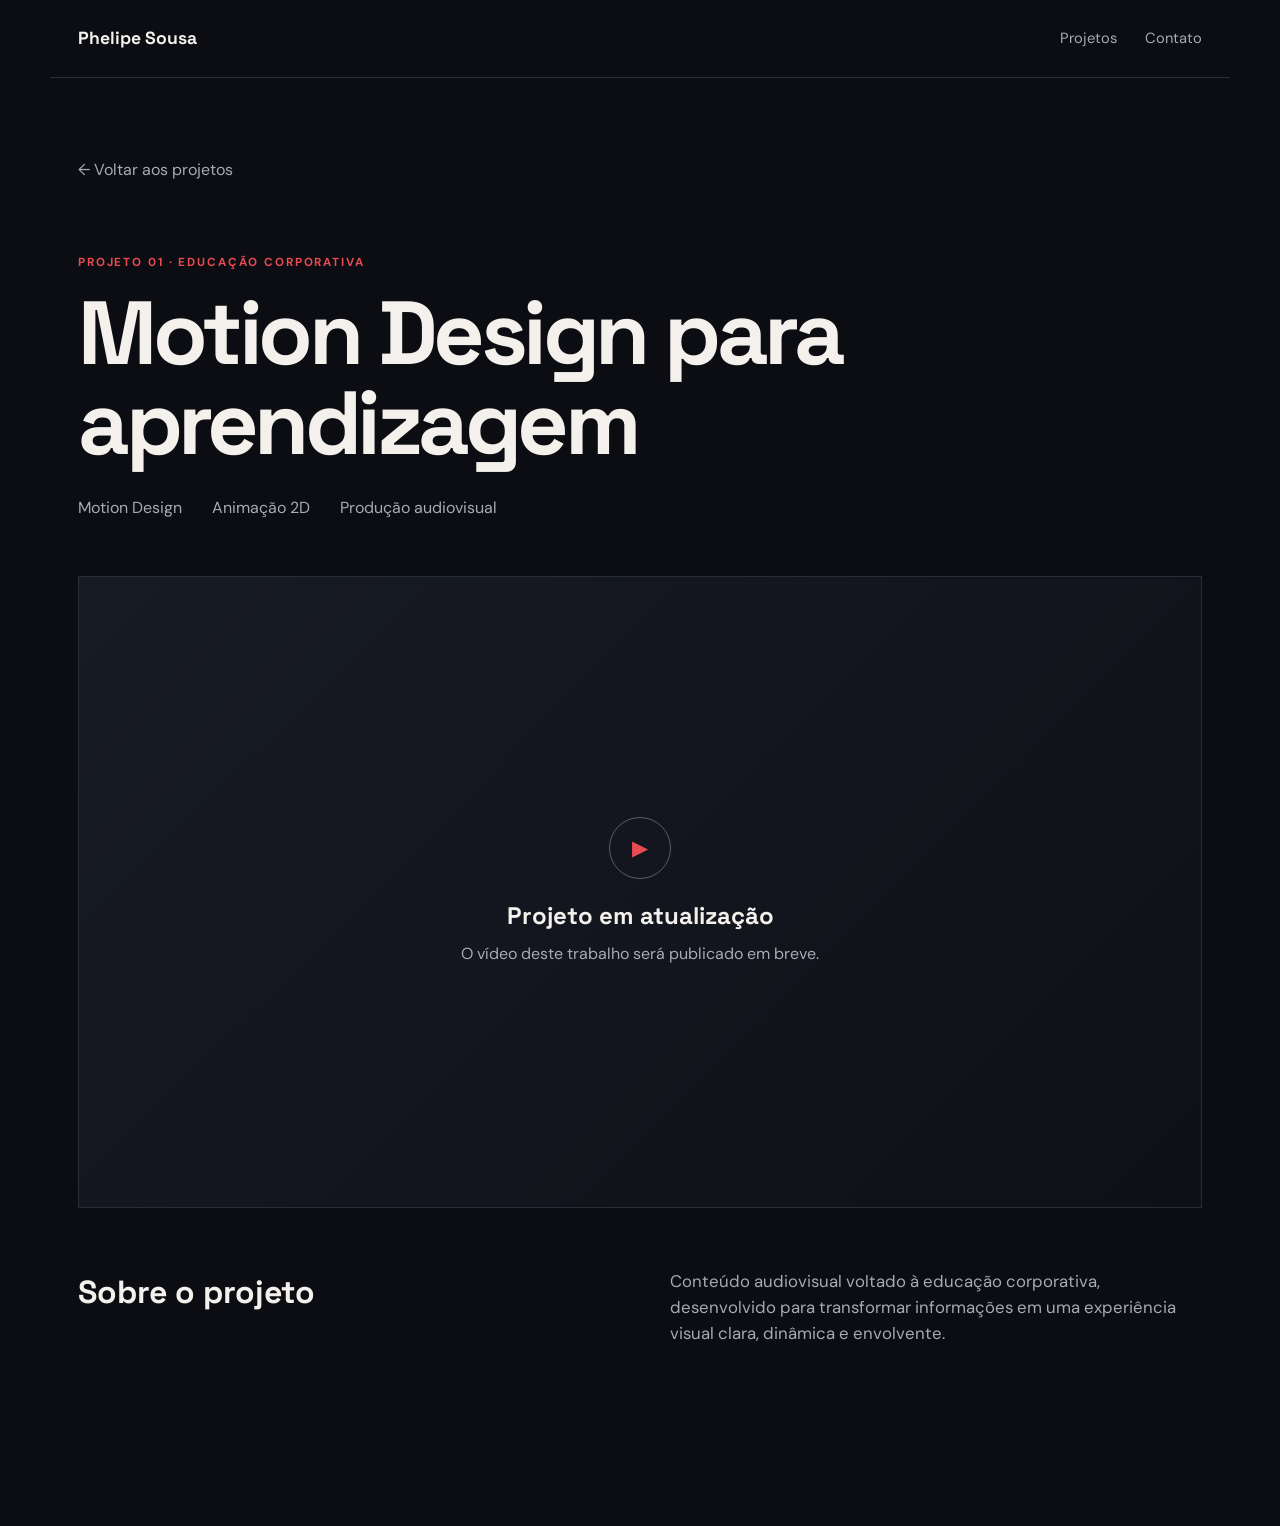
==== projeto-01.html @ c679e2ac "inicial" ====
<!doctype html><html lang="pt-BR"><head><meta charset="utf-8"><meta name="viewport" content="width=device-width,initial-scale=1"><title>Motion Design para aprendizagem — Phelipe Sousa</title><link rel="stylesheet" href="assets/style.css"></head><body><header class="nav"><a class="brand" href="index.html">Phelipe Sousa</a><nav><a href="index.html#projetos">Projetos</a><a href="mailto:philsousa28@gmail.com">Contato</a></nav></header><main class="project-main"><a class="back" href="index.html#projetos">← Voltar aos projetos</a><section class="project-hero"><p class="eyebrow">Projeto 01 · Educação corporativa</p><h1>Motion Design para aprendizagem</h1><div class="project-meta"><span>Motion Design</span><span>Animação 2D</span><span>Produção audiovisual</span></div></section><section class="video-shell" data-video="assets/videos/projeto-01.mp4"><div><div class="placeholder-mark">▶</div><h2>Projeto em atualização</h2><p>O vídeo deste trabalho será publicado em breve.</p></div></section><section class="project-copy"><h2>Sobre o projeto</h2><p>Conteúdo audiovisual voltado à educação corporativa, desenvolvido para transformar informações em uma experiência visual clara, dinâmica e envolvente.</p></section></main><script src="assets/site.js"></script></body></html>
---- assets/style.css ----
@import url('https://fonts.googleapis.com/css2?family=DM+Sans:wght@400;500;600;700&family=Space+Grotesk:wght@500;600;700&display=swap');
:root{--bg:#0b0d12;--panel:#12151d;--ink:#f4f1ec;--muted:#a7aab3;--accent:#e84b52;--line:#292d38;--max:1180px}*{box-sizing:border-box}html{scroll-behavior:smooth}body{margin:0;background:var(--bg);color:var(--ink);font-family:'DM Sans',Arial,sans-serif;line-height:1.55}a{color:inherit;text-decoration:none}.nav{height:78px;max-width:var(--max);margin:auto;padding:0 28px;display:flex;align-items:center;justify-content:space-between;border-bottom:1px solid var(--line)}.brand{font-family:'Space Grotesk',sans-serif;font-weight:700;font-size:1.1rem}.nav nav{display:flex;gap:28px;color:var(--muted);font-size:.92rem}.nav a:hover{color:var(--ink)}main{overflow:hidden}.hero{position:relative;max-width:var(--max);margin:auto;padding:110px 28px 92px;min-height:660px;display:flex;flex-direction:column;justify-content:center}.eyebrow{text-transform:uppercase;letter-spacing:.16em;font-size:.73rem;font-weight:700;color:var(--accent);margin:0 0 18px}.hero h1{font-family:'Space Grotesk',sans-serif;font-size:clamp(3.2rem,8vw,7rem);line-height:.94;letter-spacing:-.055em;margin:0;max-width:980px;position:relative;z-index:1}.hero h1 span{color:transparent;-webkit-text-stroke:1px #767b88}.intro{font-size:clamp(1rem,2vw,1.25rem);color:var(--muted);max-width:650px;margin:32px 0}.actions{display:flex;gap:12px;flex-wrap:wrap}.button{padding:13px 20px;border:1px solid var(--line);border-radius:999px;font-weight:600}.button.primary{background:var(--accent);border-color:var(--accent);color:#fff}.button:hover{transform:translateY(-2px)}.orb{position:absolute;width:420px;height:420px;right:-90px;top:90px;background:radial-gradient(circle at 35% 35%,#ff7a80 0,#e84b52 18%,#641c28 52%,transparent 70%);filter:blur(8px);opacity:.7;border-radius:50%;animation:float 8s ease-in-out infinite}.notice{max-width:var(--max);margin:0 auto 100px;padding:20px 28px;border-top:1px solid var(--line);border-bottom:1px solid var(--line);display:flex;align-items:center;gap:12px}.notice p{margin:0 0 0 auto;color:var(--muted)}.pulse{width:9px;height:9px;border-radius:50%;background:var(--accent);box-shadow:0 0 0 7px #e84b5225}.projects,.about{max-width:var(--max);margin:auto;padding:30px 28px 110px}.section-head{display:flex;align-items:end;justify-content:space-between;margin-bottom:34px}.section-head h2,.about h2{font-family:'Space Grotesk';font-size:clamp(2.4rem,5vw,4.5rem);letter-spacing:-.045em;margin:0}.grid{display:grid;grid-template-columns:1fr 1fr;gap:14px}.card{min-height:360px;padding:28px;border:1px solid var(--line);background:var(--panel);display:flex;flex-direction:column;justify-content:space-between;position:relative;overflow:hidden;transition:.35s ease}.card:after{content:"";position:absolute;width:260px;height:260px;border-radius:50%;right:-120px;top:-120px;background:var(--glow);filter:blur(20px);opacity:.6;transition:.35s}.card:hover{transform:translateY(-5px);border-color:#4c5262}.card:hover:after{transform:scale(1.18)}.c1{--glow:#e84b52}.c2{--glow:#6e55ff}.c3{--glow:#ef9e3e}.c4{--glow:#2aa9a2}.number{color:var(--muted);font-family:'Space Grotesk'}.card p{color:var(--accent);font-size:.78rem;text-transform:uppercase;letter-spacing:.12em}.card h3{font-family:'Space Grotesk';font-size:clamp(1.7rem,3vw,2.7rem);line-height:1.05;letter-spacing:-.035em;margin:8px 0 28px;max-width:430px}.view{color:var(--muted)}.about{display:grid;grid-template-columns:1fr 1fr;gap:60px;border-top:1px solid var(--line);padding-top:100px}.about .eyebrow{grid-column:1/-1;margin-bottom:-30px}.about p:last-child{font-size:1.15rem;color:var(--muted);max-width:520px}footer{max-width:var(--max);margin:auto;padding:28px;display:flex;justify-content:space-between;border-top:1px solid var(--line);color:var(--muted)}.project-main{max-width:var(--max);margin:auto;padding:80px 28px 120px}.back{color:var(--muted)}.project-hero{padding:70px 0 55px}.project-hero h1{font-family:'Space Grotesk';font-size:clamp(2.8rem,7vw,6rem);line-height:1;letter-spacing:-.05em;margin:0;max-width:950px}.project-meta{display:flex;gap:30px;color:var(--muted);margin-top:28px}.video-shell{aspect-ratio:16/9;background:linear-gradient(135deg,#171b25,#0e1016);border:1px solid var(--line);display:grid;place-items:center;text-align:center;padding:30px}.video-shell video{width:100%;height:100%;object-fit:contain}.placeholder-mark{width:62px;height:62px;border:1px solid #565d6d;border-radius:50%;display:grid;place-items:center;margin:0 auto 18px;color:var(--accent);font-size:1.3rem}.video-shell h2{font-family:'Space Grotesk';margin:0 0 8px}.video-shell p{color:var(--muted);margin:0}.project-copy{display:grid;grid-template-columns:1fr 1fr;gap:60px;padding:60px 0}.project-copy h2{font-family:'Space Grotesk';font-size:2rem;margin:0}.project-copy p{color:var(--muted);font-size:1.05rem;margin:0}@keyframes float{50%{transform:translate(-25px,20px) scale(1.05)}}@media(max-width:720px){.nav{height:68px}.nav nav{gap:14px}.hero{padding-top:75px;min-height:570px}.orb{width:300px;height:300px;opacity:.42}.notice{display:grid;grid-template-columns:auto 1fr}.notice p{grid-column:2;margin:0}.grid,.about,.project-copy{grid-template-columns:1fr}.card{min-height:280px}.about{gap:24px}.about .eyebrow{margin:0}.project-meta{flex-direction:column;gap:4px}footer{flex-direction:column;gap:8px}}@media(prefers-reduced-motion:reduce){*{scroll-behavior:auto!important;animation:none!important;transition:none!important}}
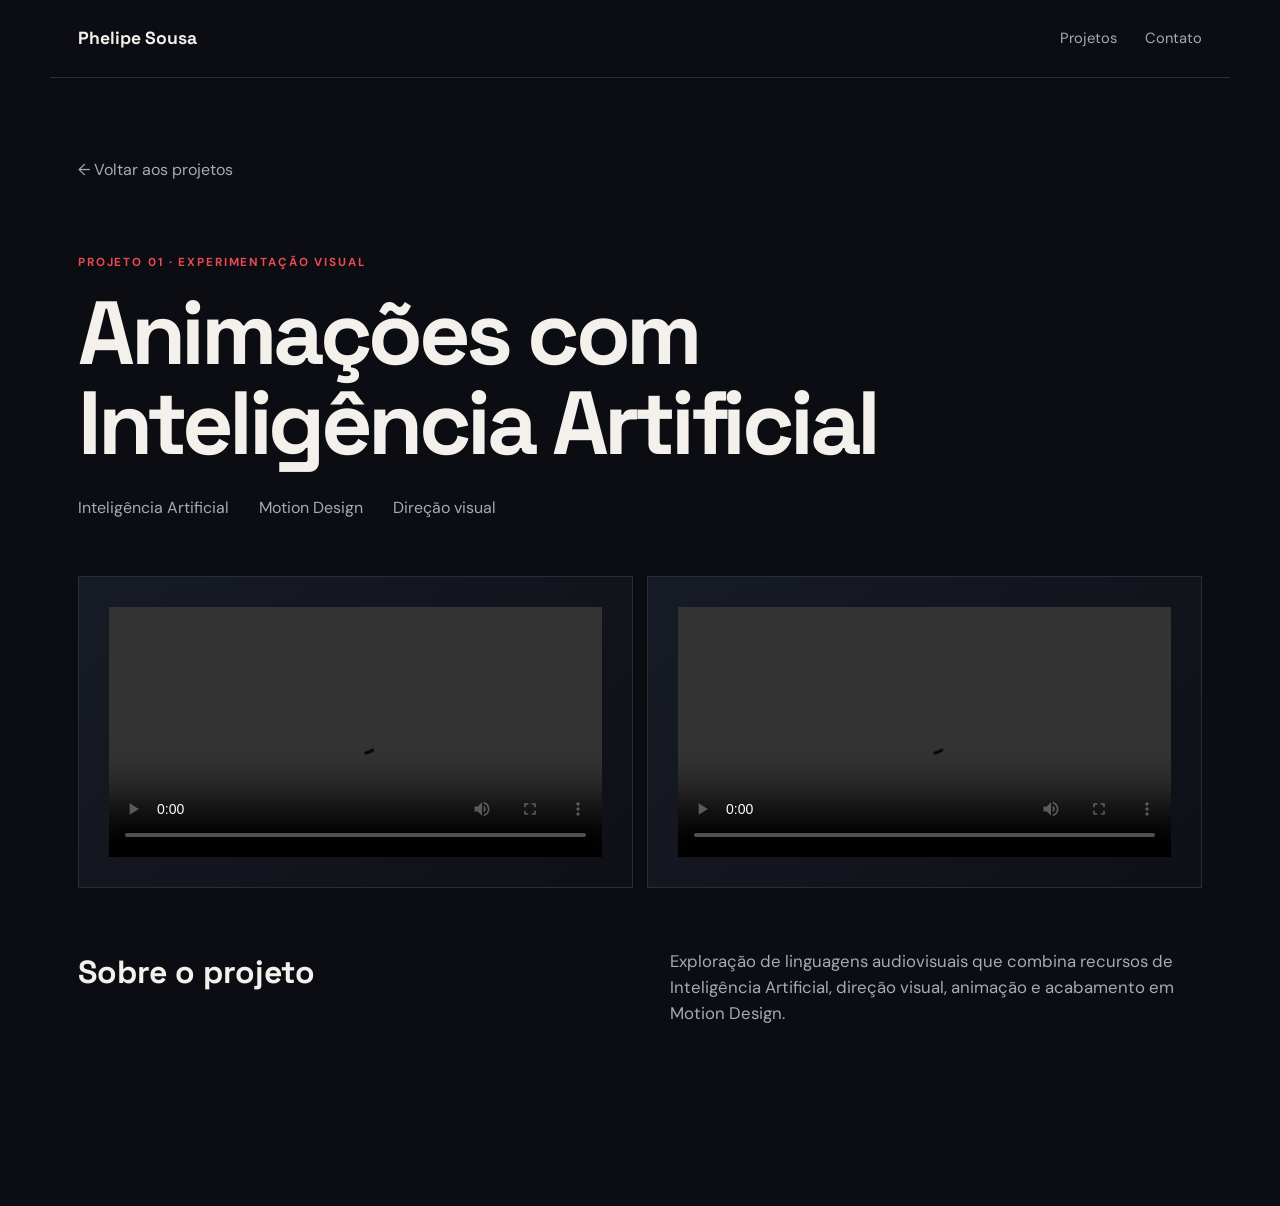
==== commit b95504b0: "Publica projetos e vídeos do portfólio" ====
--- a/projeto-01.html
+++ b/projeto-01.html
@@ -1 +1 @@
-<!doctype html><html lang="pt-BR"><head><meta charset="utf-8"><meta name="viewport" content="width=device-width,initial-scale=1"><title>Motion Design para aprendizagem — Phelipe Sousa</title><link rel="stylesheet" href="assets/style.css"></head><body><header class="nav"><a class="brand" href="index.html">Phelipe Sousa</a><nav><a href="index.html#projetos">Projetos</a><a href="mailto:philsousa28@gmail.com">Contato</a></nav></header><main class="project-main"><a class="back" href="index.html#projetos">← Voltar aos projetos</a><section class="project-hero"><p class="eyebrow">Projeto 01 · Educação corporativa</p><h1>Motion Design para aprendizagem</h1><div class="project-meta"><span>Motion Design</span><span>Animação 2D</span><span>Produção audiovisual</span></div></section><section class="video-shell" data-video="assets/videos/projeto-01.mp4"><div><div class="placeholder-mark">▶</div><h2>Projeto em atualização</h2><p>O vídeo deste trabalho será publicado em breve.</p></div></section><section class="project-copy"><h2>Sobre o projeto</h2><p>Conteúdo audiovisual voltado à educação corporativa, desenvolvido para transformar informações em uma experiência visual clara, dinâmica e envolvente.</p></section></main><script src="assets/site.js"></script></body></html>
+<!doctype html><html lang="pt-BR"><head><meta charset="utf-8"><meta name="viewport" content="width=device-width,initial-scale=1"><title>Animações com Inteligência Artificial — Phelipe Sousa</title><link rel="stylesheet" href="assets/style.css"><link rel="stylesheet" href="assets/video-gallery.css"></head><body><header class="nav"><a class="brand" href="index.html">Phelipe Sousa</a><nav><a href="index.html#projetos">Projetos</a><a href="mailto:philsousa28@gmail.com">Contato</a></nav></header><main class="project-main"><a class="back" href="index.html#projetos">← Voltar aos projetos</a><section class="project-hero"><p class="eyebrow">Projeto 01 · Experimentação visual</p><h1>Animações com Inteligência Artificial</h1><div class="project-meta"><span>Inteligência Artificial</span><span>Motion Design</span><span>Direção visual</span></div></section><section class="video-gallery"><div class="video-shell" data-video="assets/videos/projeto-01-01.mp4"><div><div class="placeholder-mark">▶</div><p>Vídeo 01</p></div></div><div class="video-shell" data-video="assets/videos/projeto-01-02.mp4"><div><div class="placeholder-mark">▶</div><p>Vídeo 02</p></div></div></section><section class="project-copy"><h2>Sobre o projeto</h2><p>Exploração de linguagens audiovisuais que combina recursos de Inteligência Artificial, direção visual, animação e acabamento em Motion Design.</p></section></main><script src="assets/site.js"></script></body></html>
--- a/assets/video-gallery.css
+++ b/assets/video-gallery.css
@@ -0,0 +1,2 @@
+.video-gallery{display:grid;grid-template-columns:repeat(2,minmax(0,1fr));gap:14px}
+@media(max-width:720px){.video-gallery{grid-template-columns:1fr}}
